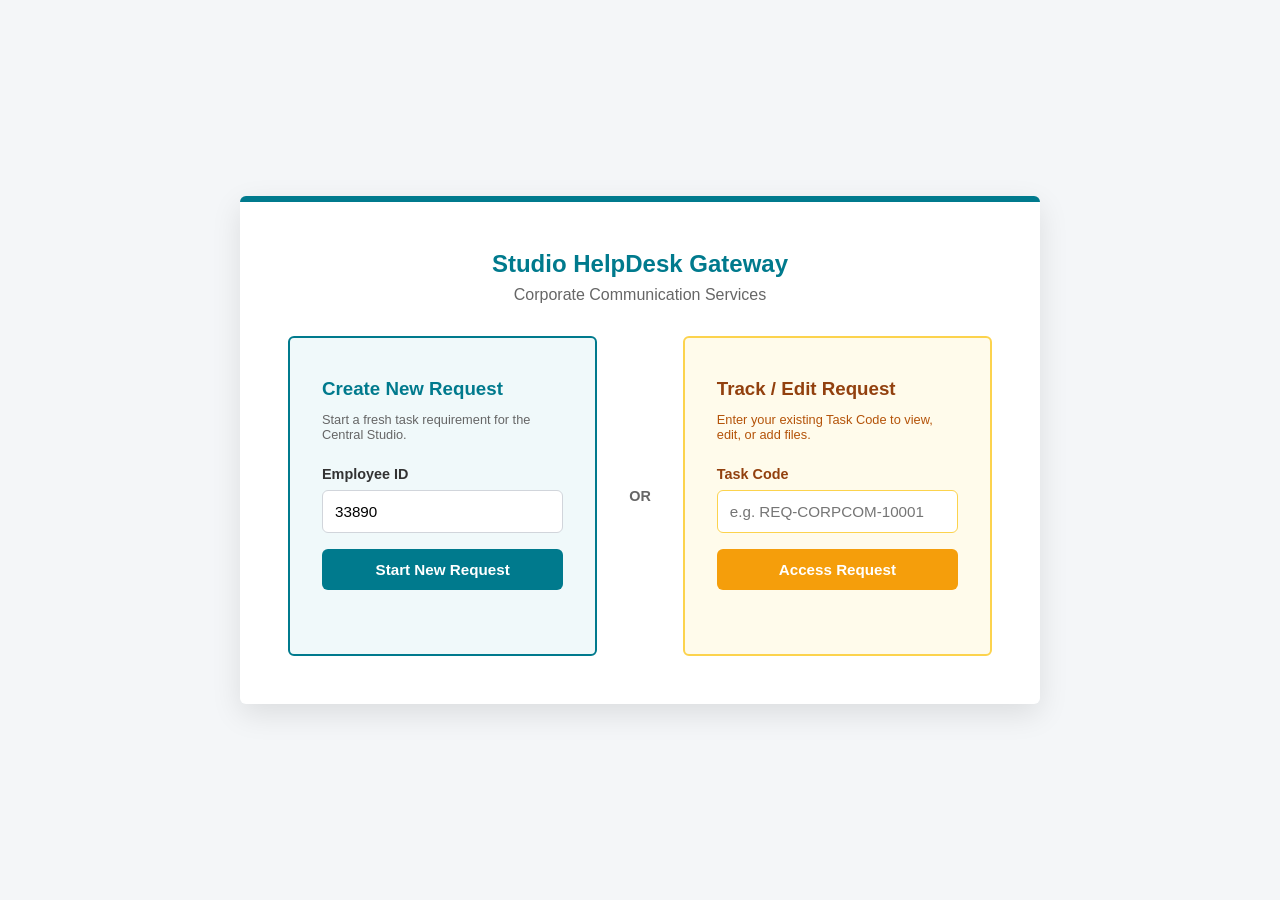
==== index.html @ 03586c02 "Rename Index.html to index.html" ====
<!DOCTYPE html>
<html lang="en">
<head>
    <meta charset="UTF-8">
    <meta name="viewport" content="width=device-width, initial-scale=1.0">
    <title>Studio HelpDesk - Corporate Communication</title>
    
    <style>
        :root {
            --primary-color: #007A8D;
            --primary-hover: #005F6E;
            --background-color: #F4F6F8;
            --card-bg: #FFFFFF;
            --text-main: #333333;
            --text-muted: #666666;
            --border-color: #D1D5DB;
            --border-radius: 6px;
            --success-color: #10B981;
            --admin-color: #F59E0B;
        }

        * {
            box-sizing: border-box;
            margin: 0;
            padding: 0;
            font-family: 'Segoe UI', Tahoma, Geneva, Verdana, sans-serif;
        }

        body {
            background-color: var(--background-color);
            color: var(--text-main);
            padding: 2rem;
            min-height: 100vh;
        }

        /* --- LOGIN SCREEN STYLES --- */
        .login-wrapper {
            position: fixed; top: 0; left: 0; width: 100vw; height: 100vh;
            background-color: var(--background-color); z-index: 2000;
            display: flex; align-items: center; justify-content: center;
        }
        
        .login-card {
            background-color: var(--card-bg); padding: 3rem; border-radius: var(--border-radius);
            box-shadow: 0 10px 30px rgba(0,0,0,0.1); border-top: 6px solid var(--primary-color);
            width: 90%; max-width: 800px;
        }

        .login-options { display: flex; gap: 2rem; align-items: stretch; margin-top: 2rem; }
        
        /* Base box styling with hover animation */
        .login-box { 
            flex: 1; padding: 2.5rem 2rem; border-radius: var(--border-radius); 
            display: flex; flex-direction: column;
            transition: all 0.2s ease;
            position: relative;
        }
        
        .login-box:hover {
            transform: translateY(-3px);
            box-shadow: 0 8px 20px rgba(0,0,0,0.06);
        }

        /* Primary Action: Create New */
        .login-box.primary-path {
            background-color: #F0F9FA; /* Subtle teal tint */
            border: 2px solid var(--primary-color);
        }
        
        /* Secondary Action: Track/Edit (Yellow/Amber Theme) */
        .login-box.secondary-path {
            background-color: #FFFBEB; /* Soft warm yellow tint */
            border: 2px solid #FCD34D; /* Warm amber border */
        }

        .login-box h3 { margin-bottom: 0.5rem; }
        .login-box.primary-path h3 { color: var(--primary-color); }
        .login-box.secondary-path h3 { color: #92400E; /* Dark amber text */ }
        
        .divider { 
            display: flex; align-items: center; justify-content: center; 
            font-weight: bold; color: var(--text-muted); font-size: 0.9rem;
        }

        /* --- HELPDESK CONTAINER --- */
        .helpdesk-container {
            max-width: 1200px;
            margin: 0 auto;
            transition: max-width 0.3s ease;
        }

        .form-header {
            display: flex;
            justify-content: space-between;
            align-items: center;
            margin-bottom: 1.5rem;
            flex-wrap: wrap; 
            gap: 1rem;
        }

        .form-header h2 { color: var(--primary-color); font-weight: 600; }

        .layout-wrapper { display: flex; gap: 1.5rem; align-items: flex-start; }
        .main-column { flex: 1; min-width: 0; }
        .log-column { width: 320px; flex-shrink: 0; }
        .sticky-card { position: sticky; top: 2rem; }

        .form-card {
            background-color: var(--card-bg); padding: 2rem; border-radius: var(--border-radius);
            box-shadow: 0 2px 4px rgba(0,0,0,0.05); margin-bottom: 1.5rem; border-top: 4px solid var(--primary-color);
        }

        .admin-card { border-top-color: var(--admin-color); background-color: #FFFBEB; }
        .context-card { border-top-color: #9CA3AF; }

        .form-card h3 {
            margin-bottom: 1.5rem; font-size: 1.1rem; color: var(--text-main);
            border-bottom: 1px solid var(--border-color); padding-bottom: 0.5rem;
        }

        .grid-row { display: flex; gap: 1.5rem; margin-bottom: 1.5rem; flex-wrap: wrap; }
        .grid-row > .input-group { flex: 1; min-width: 200px; }
        .three-col > .input-group { flex: 1 1 calc(33.333% - 1rem); }
        .full-width { width: 100%; margin-bottom: 1.5rem; }

        label { display: block; margin-bottom: 0.5rem; font-size: 0.9rem; font-weight: 600; color: var(--text-main); }
        .required { color: #DC2626; }
        .note { font-size: 0.8rem; color: #DC2626; font-weight: normal; margin-top: 0.25rem; display: block; }
        .pending-note { color: #DC2626; font-weight: bold; }

        input[type="text"], select, textarea {
            width: 100%; padding: 0.75rem; border: 1px solid var(--border-color);
            border-radius: var(--border-radius); font-size: 0.95rem; transition: border-color 0.2s; background-color: #fff;
        }

        input[type="text"]:focus, select:focus, textarea:focus {
            outline: none; border-color: var(--primary-color); box-shadow: 0 0 0 2px rgba(0, 122, 141, 0.1);
        }

        input[readonly], select:disabled { background-color: #F9FAFB; color: var(--text-muted); cursor: not-allowed; }
        input.admin-unlocked { background-color: #ffffff; color: var(--text-main); cursor: text; border-color: var(--admin-color); }

        .radio-group { display: flex; gap: 1.5rem; align-items: center; }
        .radio-group label { display: flex; align-items: center; gap: 0.4rem; font-weight: normal; margin: 0; cursor: pointer; }

        .file-drop-area {
            position: relative; display: flex; align-items: center; justify-content: center;
            padding: 1.5rem; border: 2px dashed var(--border-color); border-radius: var(--border-radius);
            background-color: #FAFAFA; transition: 0.2s; text-align: center; color: var(--text-muted);
            overflow: hidden; text-overflow: ellipsis; white-space: nowrap;
        }
        .file-drop-area:hover { background-color: #F3F4F6; border-color: var(--primary-color); }
        .file-drop-area input[type="file"] { position: absolute; left: 0; top: 0; height: 100%; width: 100%; cursor: pointer; opacity: 0; }
        .file-name-text { font-size: 0.85rem; max-width: 90%; overflow: hidden; text-overflow: ellipsis; display: inline-block; }

        .form-actions { display: flex; justify-content: flex-end; gap: 1rem; margin-top: 1rem; }
        .btn { padding: 0.75rem 1.5rem; border: none; border-radius: var(--border-radius); font-size: 0.95rem; font-weight: 600; cursor: pointer; transition: background-color 0.2s; }
        .btn-primary { background-color: var(--primary-color); color: white; }
        .btn-primary:hover { background-color: var(--primary-hover); }
        .btn-secondary { background-color: #E5E7EB; color: var(--text-main); }
        .btn-secondary:hover { background-color: #D1D5DB; }
        .btn-admin { background-color: var(--admin-color); color: white; }
        .btn-admin:hover { background-color: #D97706; }
        .btn-danger { background-color: #FEE2E2; color: #DC2626; border: 1px solid #FECACA; padding: 0.4rem 1rem; font-size: 0.85rem; }
        .btn-danger:hover { background-color: #FECACA; }

        .hidden { display: none !important; }

        .request-item {
            padding: 0.75rem; margin-bottom: 0.5rem; background-color: #ffffff;
            border: 1px solid #FCD34D; border-radius: 4px; cursor: pointer;
            transition: all 0.2s; box-shadow: 0 1px 2px rgba(0,0,0,0.05);
        }
        .request-item:hover { background-color: #FEF3C7; border-color: var(--admin-color); transform: translateY(-1px); }
        .request-item-title { font-weight: 700; color: var(--primary-color); font-size: 0.9rem; margin-bottom: 0.2rem; }
        .request-item-meta { color: var(--text-muted); font-size: 0.8rem; }

        .log-item { padding-bottom: 0.75rem; margin-bottom: 0.75rem; border-bottom: 1px solid #FDE68A; font-size: 0.85rem; color: #4B5563; }
        .log-item:last-child { border-bottom: none; margin-bottom: 0; padding-bottom: 0; }
        .log-date { font-size: 0.75rem; color: #92400E; font-weight: 600; margin-bottom: 0.25rem; display: block; }

        .modal-overlay {
            position: fixed; top: 0; left: 0; width: 100%; height: 100%;
            background-color: rgba(0, 0, 0, 0.6); display: flex; align-items: center; justify-content: center;
            z-index: 3000; backdrop-filter: blur(3px);
        }
        .modal-content {
            background-color: var(--card-bg); padding: 2rem; border-radius: var(--border-radius); text-align: center;
            max-width: 500px; width: 90%; box-shadow: 0 10px 30px rgba(0,0,0,0.3); border-top: 6px solid var(--success-color);
        }
        .modal-req-id {
            font-size: 1.15rem; font-weight: 700; color: var(--primary-color);
            background-color: #F0F9FA; border: 1px dashed var(--primary-color);
            padding: 0.75rem; border-radius: 4px; margin: 1rem 0; letter-spacing: 1px;
        }
    </style>
</head>
<body>

    <!-- === LOGIN SCREEN === -->
    <div id="loginScreen" class="login-wrapper">
        <div class="login-card">
            <h2 style="color: var(--primary-color); text-align: center;">Studio HelpDesk Gateway</h2>
            <p style="text-align: center; color: var(--text-muted); margin-top: 0.5rem;">Corporate Communication Services</p>
            
            <div class="login-options">
                <!-- Option 1: New Request (Primary Path) -->
                <div class="login-box primary-path">
                    <h3>Create New Request</h3>
                    <p class="note" style="color: var(--text-muted); margin-bottom: 1.5rem;">Start a fresh task requirement for the Central Studio.</p>
                    <div class="input-group" style="flex-grow: 1;">
                        <label>Employee ID</label>
                        <input type="text" id="loginEmpId" placeholder="e.g. 33890" value="33890">
                    </div>
                    <button class="btn btn-primary full-width" style="margin-top: 1rem;" onclick="handleNewRequestLogin()">Start New Request</button>
                </div>

                <div class="divider">OR</div>

                <!-- Option 2: Track/Edit Request (Yellow/Amber Path) -->
                <div class="login-box secondary-path">
                    <h3>Track / Edit Request</h3>
                    <p class="note" style="color: #B45309; margin-bottom: 1.5rem;">Enter your existing Task Code to view, edit, or add files.</p>
                    <div class="input-group" style="flex-grow: 1;">
                        <label style="color: #92400E;">Task Code</label>
                        <input type="text" id="loginTaskCode" placeholder="e.g. REQ-CORPCOM-10001" style="border-color: #FCD34D;">
                        <span id="loginError" class="note hidden" style="margin-top: 0.5rem; display: block;">Task Code not found in database.</span>
                    </div>
                    <button class="btn btn-admin full-width" style="margin-top: 1rem;" onclick="handleTaskCodeLogin()">Access Request</button>
                </div>
            </div>
        </div>
    </div>

    <!-- === MAIN HELPDESK APP (Hidden initially) === -->
    <div class="helpdesk-container hidden" id="mainContainer">
        <header class="form-header">
            <h2>Corporate Communication HelpDesk</h2>
            
            <nav style="display: flex; gap: 1.5rem; align-items: center;">
                <a href="presentation.html" target="_blank" style="color: var(--primary-color); text-decoration: none; font-weight: 600; font-size: 0.95rem; border-bottom: 2px solid transparent; transition: border-color 0.2s;" onmouseover="this.style.borderBottom='2px solid var(--primary-color)'" onmouseout="this.style.borderBottom='2px solid transparent'">
                    📊 View Presentation
                </a>
                <button class="btn btn-admin" id="toggleAdminBtn" onclick="toggleAdminMode()">Switch to Admin Mode</button>
                <button class="btn btn-secondary" onclick="signOut()">Sign Out / Home</button>
            </nav>
        </header>

        <!-- Admin Control Panel (Top) -->
        <div id="adminPanel" class="form-card admin-card hidden">
            <h3 style="color: #92400E; border-bottom-color: #FDE68A;">Admin Control Panel</h3>
            <p class="note" style="color: #92400E; margin-bottom: 1.5rem; font-size: 0.9rem;">
                <strong>Admin Mode Active:</strong> Edit "Requester" details to submit tasks on behalf of others. Click a request from the sidebar or search by Task Code below to modify it.
            </p>
            <div class="grid-row">
                <div class="input-group">
                    <label>Edit Existing Request (Task Code)</label>
                    <div style="display: flex; gap: 0.5rem;">
                        <input type="text" id="searchReqId" placeholder="e.g. REQ-CORPCOM-10001" style="border-color: #FDE68A;">
                        <button type="button" class="btn btn-admin" onclick="loadRequest()">Load Request</button>
                    </div>
                    <span id="adminSearchError" class="note hidden">Request ID not found in database.</span>
                </div>
            </div>
        </div>

        <form action="#" method="POST" id="mainForm">
            <input type="hidden" id="currentEditId" value="">

            <div class="layout-wrapper">
                <!-- Main Form Area (Left side) -->
                <div class="main-column">
                    
                    <!-- Context Card -->
                    <div class="form-card context-card">
                        <h3>Requester Details</h3>
                        <div class="grid-row three-col">
                            <div class="input-group">
                                <label>Requester / On Behalf Of <span class="required" id="reqStar" style="display:none;">*</span></label>
                                <input type="text" id="requesterName" readonly required>
                            </div>
                            <div class="input-group">
                                <label>Department <span class="required" id="deptStar" style="display:none;">*</span></label>
                                <input type="text" id="department" value="Central Studio" readonly required>
                            </div>
                            <div class="input-group">
                                <label>Contact No. <span class="required" id="contactStar" style="display:none;">*</span></label>
                                <input type="text" id="contact" value="+91-9876543210" readonly required>
                            </div>
                        </div>
                    </div>

                    <!-- Dynamic Tasks -->
                    <div id="tasks-container">
                        <!-- Task blocks injected by JavaScript -->
                    </div>

                    <button type="button" class="btn btn-secondary full-width" style="border: 2px dashed var(--border-color);" onclick="addTask()">
                        + Add Another Task
                    </button>

                    <!-- Footer / Submission Card -->
                    <div class="form-card">
                        <h3>Approval & Final Submission</h3>
                        <div class="grid-row" style="align-items: flex-start;">
                            <div class="input-group">
                                <label>Approval Status <span class="required">*</span></label>
                                <div class="radio-group" style="margin-top: 1rem;">
                                    <label><input type="radio" name="approvalStatus" value="now" checked> Have approval document now</label>
                                    <label><input type="radio" name="approvalStatus" value="later"> Will upload later</label>
                                </div>
                            </div>
                            
                            <div class="input-group" id="approvalUploadZone">
                                <label>Approval Attachment <span class="note">(Applies to all tasks)</span></label>
                                <div class="file-drop-area" style="padding: 1rem;">
                                    <span class="file-name-text" id="globalApprovalName">Click or Drag & Drop approval mail here</span>
                                    <input type="file" id="approvalAttachment" accept=".msg,.pdf,.eml" onchange="updateFileName(this, 'globalApprovalName')">
                                </div>
                            </div>

                            <div class="input-group hidden" id="approvalUploadMessage">
                                <div style="background-color: #FFFBEB; border: 1px solid #FCD34D; padding: 1.5rem; border-radius: 6px; font-size: 0.95rem; color: #92400E; text-align: center; margin-top: 0.5rem;">
                                    <strong>Note:</strong> Timelines start upon approval upload.
                                </div>
                            </div>
                        </div>

                        <div class="form-actions">
                            <button type="button" class="btn btn-secondary" onclick="resetForm()">Clear Form</button>
                            <button type="submit" class="btn btn-primary" id="submitBtn">Submit Request</button>
                        </div>
                    </div>

                </div> <!-- End Main Column -->

                <!-- Admin Log Sidebar (Right side, hidden by default) -->
                <div class="log-column hidden" id="adminLogSidebar">
                    <div class="form-card admin-card sticky-card" style="padding: 1.5rem;">
                        
                        <h3 style="color: #92400E; border-bottom-color: #FDE68A; margin-bottom: 1rem;">All Requests</h3>
                        <div id="recentRequestsContainer" style="max-height: 250px; overflow-y: auto; padding-right: 0.5rem; margin-bottom: 1.5rem; border-bottom: 1px dashed #FDE68A; padding-bottom: 1rem;">
                            <!-- List items injected here via JS -->
                        </div>

                        <h3 style="color: #92400E; border-bottom-color: #FDE68A; margin-bottom: 1rem;">Selected Activity Log</h3>
                        <div id="logContainer" style="max-height: 250px; overflow-y: auto; padding-right: 0.5rem;">
                            <p class="note" style="color: #92400E;" id="emptyLogText">No request loaded.</p>
                        </div>
                    </div>
                </div>

            </div>
        </form>
    </div>

    <!-- Success Modal -->
    <div id="successModal" class="modal-overlay hidden">
        <div class="modal-content">
            <h2 style="color: var(--success-color); margin-bottom: 0.5rem; font-size: 1.75rem;">Success!</h2>
            <p style="color: var(--text-muted);" id="modalActionText">Your response has been recorded.</p>
            <div class="modal-req-id" id="modalReqId">REQ-CORPCOM-XXXXX</div>
            <p style="font-size: 0.9rem; color: var(--text-muted); margin-bottom: 1.5rem;">Please save this task code for future reference or edits.</p>
            <button class="btn btn-primary" style="width: 100%;" onclick="closeModal()">Acknowledge</button>
        </div>
    </div>

    <script>
        // --- DATA DICTIONARIES ---
        const corpComData = {
            "AV and films": ["AV/ film Development"],
            "Design solutions": [
                "Booklet", "Brochure", "Campaign design", "Cover page Design", 
                "Digital Backdrop", "Explore banner", "IT UI design | Mobile", 
                "Leaflet", "Logo Design", "Office/ Site/ Plant Branding", 
                "Other Graphic design requirement (External)", "Other Graphic design requirement (Internal)", 
                "Pamphlet", "Poster", "Presentation", "Report (Content & Design)", 
                "Stage Backdrop", "Standee Design", "Word Template"
            ],
            "Digital & Social Media": [
                "Social Media - Posts", "Suzlon Website - File Upload upto 5 files", 
                "Suzlon Website - Graphic/ design updation", "Suzlon Website - New page creation", 
                "Suzlon Website - Text updation"
            ]
        };

        const timelineData = {
            "AV/ film Development": 7, "Booklet": 4, "Brochure": 5, "Cover page Design": 1,
            "Digital Backdrop": 1, "Banner Design": 1, "Leaflet": 1,
            "Logo Design": 1, "Office/ Site/ Plant Branding": 1, "Other Graphic design requirement (External)": 2,
            "Other Graphic design requirement (Internal)": 2, "Pamphlet": 1, "Poster": 1, "Report (Content & Design)": 3, 
            "Stage Backdrop": 1, "Standee Design": 1, "Social Media - Posts": 1,
            "Suzlon Website - File Upload upto 5 files": 1, "Suzlon Website - Graphic/ design updation": 1,
            "Suzlon Website - New page creation": 3, "Suzlon Website - Text updation": 1, "Word Template": 1
        };

        // --- MOCK DATABASE (Populated with 10 dummy tasks) ---
        const mockDatabase = {}; 
        let globalEmployeeName = "Aditya Karande"; // Default mock name
        let globalEmployeeDept = "Central Studio";
        
        function populateDummyData() {
            const dummyNames = ["Aditya Karande", "Hemant Prajapati", "Dharini Mishra", "Anil Parmar", "Pawan Kumar"];
            const dummyDepts = ["Central Studio", "Marketing", "HR", "Administration", "Operations"];
            const dummyCategories = ["Design solutions", "AV and films", "Digital & Social Media"];
            const dummySubCats = {
                "Design solutions": ["Brochure", "Poster", "Logo Design", "Presentation"],
                "AV and films": ["AV/ film Development"],
                "Digital & Social Media": ["Social Media - Posts", "Suzlon Website - New page creation"]
            };

            for (let i = 1; i <= 10; i++) {
                const reqId = `REQ-CORPCOM-100${i.toString().padStart(2, '0')}`;
                const cat = dummyCategories[i % dummyCategories.length];
                const subCatList = dummySubCats[cat];
                const subCat = subCatList[i % subCatList.length];
                
                mockDatabase[reqId] = {
                    id: reqId,
                    requester: `${dummyNames[i % dummyNames.length]} (1000${i})`,
                    department: dummyDepts[i % dummyDepts.length],
                    contact: "+91-90000000" + i.toString().padStart(2, '0'),
                    approval: i % 2 === 0 ? "now" : "later",
                    tasks: [{ 
                        category: cat, 
                        subCategory: subCat, 
                        description: `We need a new ${subCat.toLowerCase()} created for the upcoming quarterly review. Please process this on priority.`,
                        hasAttachment: i % 3 === 0 ? true : false
                    }],
                    logs: [{ 
                        date: `28 Sep 2026, 10:${(i*5).toString().padStart(2, '0')}`, 
                        action: "Request initially created via Corporate Communication Portal." 
                    }]
                };
            }
        }
        
        let isAdminMode = false;
        let taskCounter = 0;
        const tasksContainer = document.getElementById('tasks-container');

        // --- LOGIN & AUTH FUNCTIONS ---
        function handleNewRequestLogin() {
            const empId = document.getElementById('loginEmpId').value.trim();
            if(!empId) {
                alert("Please enter an Employee ID.");
                return;
            }

            // Assign mock name based on the ID entered for this demo
            const finalRequesterStr = `${globalEmployeeName} (${empId})`;
            
            // Hide Login, Show Main App
            document.getElementById('loginScreen').classList.add('hidden');
            document.getElementById('mainContainer').classList.remove('hidden');
            
            // Reset and prep form for new entry
            resetForm(false); 
            document.getElementById('requesterName').value = finalRequesterStr;
            document.getElementById('department').value = globalEmployeeDept;
            addTask();
        }

        function handleTaskCodeLogin() {
            const code = document.getElementById('loginTaskCode').value.trim().toUpperCase();
            const errorMsg = document.getElementById('loginError');
            
            if (!code || !mockDatabase[code]) {
                errorMsg.classList.remove('hidden');
                return;
            }
            errorMsg.classList.add('hidden');

            // Hide Login, Show Main App
            document.getElementById('loginScreen').classList.add('hidden');
            document.getElementById('mainContainer').classList.remove('hidden');

            // Pre-load the requested task code
            resetForm(true);
            loadRequest(code);
        }

        function signOut() {
            // Hide Main App, Show Login Screen
            document.getElementById('mainContainer').classList.add('hidden');
            document.getElementById('loginScreen').classList.remove('hidden');
            document.getElementById('loginTaskCode').value = '';
            document.getElementById('loginError').classList.add('hidden');

            // Force turn off admin mode if active
            if(isAdminMode) toggleAdminMode();
            
            resetForm(true); // completely clear everything
        }

        // --- FILE UPLOAD HELPER ---
        function updateFileName(inputElement, labelId) {
            const label = document.getElementById(labelId);
            if (inputElement.files && inputElement.files.length > 0) {
                const fileNames = Array.from(inputElement.files).map(f => f.name).join(', ');
                label.textContent = `Attached: ${fileNames}`;
                label.style.color = 'var(--primary-color)';
                label.style.fontWeight = '600';
            } else {
                label.textContent = 'Click or Drag & Drop files here';
                label.style.color = 'var(--text-muted)';
                label.style.fontWeight = 'normal';
            }
        }

        // --- ADMIN FEATURES ---
        function toggleAdminMode() {
            isAdminMode = !isAdminMode;
            const btn = document.getElementById('toggleAdminBtn');
            const panel = document.getElementById('adminPanel');
            const sidebar = document.getElementById('adminLogSidebar');
            const reqFields = ['requesterName', 'department', 'contact'];

            if (isAdminMode) {
                btn.textContent = "Exit Admin Mode";
                btn.classList.replace('btn-admin', 'btn-secondary');
                panel.classList.remove('hidden');
                sidebar.classList.remove('hidden');
                
                reqFields.forEach(id => {
                    const el = document.getElementById(id);
                    el.removeAttribute('readonly');
                    el.classList.add('admin-unlocked');
                });
                document.getElementById('reqStar').style.display = 'inline';
                document.getElementById('deptStar').style.display = 'inline';
                document.getElementById('contactStar').style.display = 'inline';

                renderRecentRequests(); 
            } else {
                btn.textContent = "Switch to Admin Mode";
                btn.classList.replace('btn-secondary', 'btn-admin');
                panel.classList.add('hidden');
                sidebar.classList.add('hidden');
                document.getElementById('adminSearchError').classList.add('hidden');
                document.getElementById('searchReqId').value = '';
                
                reqFields.forEach(id => {
                    const el = document.getElementById(id);
                    el.setAttribute('readonly', true);
                    el.classList.remove('admin-unlocked');
                });
                
                document.getElementById('reqStar').style.display = 'none';
                document.getElementById('deptStar').style.display = 'none';
                document.getElementById('contactStar').style.display = 'none';

                if(document.getElementById('currentEditId').value !== "") {
                    // If we were editing, just clear it and prep a new task form
                    const empId = document.getElementById('loginEmpId').value || '33890';
                    resetForm(false);
                    document.getElementById('requesterName').value = `${globalEmployeeName} (${empId})`;
                    document.getElementById('department').value = globalEmployeeDept;
                    addTask();
                }
            }
        }

        function renderRecentRequests() {
            const container = document.getElementById('recentRequestsContainer');
            const sortedRequests = Object.values(mockDatabase).sort((a, b) => b.id.localeCompare(a.id));
            
            container.innerHTML = sortedRequests.map(req => `
                <div class="request-item" onclick="loadRequest('${req.id}')">
                    <div class="request-item-title">${req.id}</div>
                    <div class="request-item-meta">${req.requester} | ${req.department}</div>
                    <div class="request-item-meta" style="margin-top: 0.2rem; font-style: italic;">
                        ${req.tasks[0]?.category}
                    </div>
                </div>
            `).join('');
        }

        function loadRequest(clickedReqId = null) {
            let reqId = clickedReqId || document.getElementById('searchReqId').value.trim().toUpperCase();
            
            if (clickedReqId && document.getElementById('searchReqId')) {
                document.getElementById('searchReqId').value = clickedReqId;
            }

            const errorSpan = document.getElementById('adminSearchError');
            const logContainer = document.getElementById('logContainer');
            
            if (!reqId || !mockDatabase[reqId]) {
                if(errorSpan) errorSpan.classList.remove('hidden');
                if(logContainer) logContainer.innerHTML = '<p class="note" style="color: #92400E;">Request ID not found.</p>';
                return;
            }
            
            if(errorSpan) errorSpan.classList.add('hidden');
            const data = mockDatabase[reqId];

            document.getElementById('currentEditId').value = reqId;
            document.getElementById('submitBtn').textContent = "Update Request";

            document.getElementById('requesterName').value = data.requester;
            document.getElementById('department').value = data.department;
            document.getElementById('contact').value = data.contact;

            document.querySelector(`input[name="approvalStatus"][value="${data.approval}"]`).checked = true;
            document.querySelector(`input[name="approvalStatus"]`).dispatchEvent(new Event('change'));

            tasksContainer.innerHTML = '';
            taskCounter = 0;

            data.tasks.forEach((task, index) => {
                addTask();
                const currentId = taskCounter; 
                
                const catSelect = document.getElementById(`category-${currentId}`);
                catSelect.value = task.category;
                catSelect.dispatchEvent(new Event('change')); 

                const subCatSelect = document.getElementById(`subCategory-${currentId}`);
                subCatSelect.value = task.subCategory;
                subCatSelect.dispatchEvent(new Event('change')); 

                document.getElementById(`description-${currentId}`).value = task.description;

                if (task.hasAttachment) {
                    const label = document.getElementById(`taskFileName-${currentId}`);
                    label.textContent = "Attached: Previous_File_Upload.pdf";
                    label.style.color = "var(--primary-color)";
                    label.style.fontWeight = "600";
                }
            });

            if(logContainer) {
                const logHTML = data.logs.map(log => `
                    <div class="log-item">
                        <span class="log-date">${log.date}</span>
                        ${log.action}
                    </div>
                `).join('');
                logContainer.innerHTML = logHTML;
            }
        }

        // --- TASK GENERATION ---
        function addTask() {
            taskCounter++;
            const taskId = taskCounter;

            const taskHTML = `
                <div class="form-card" id="task-block-${taskId}" data-task-id="${taskId}">
                    <div style="display: flex; justify-content: space-between; align-items: center; margin-bottom: 1rem;">
                        <h3 style="margin: 0; border: none; padding: 0;">Task #${taskId} Details</h3>
                        ${taskId > 1 ? `<button type="button" class="btn btn-danger" onclick="removeTask(${taskId})">Remove</button>` : ''}
                    </div>

                    <div class="grid-row">
                        <div class="input-group">
                            <label>Category <span class="required">*</span></label>
                            <select id="category-${taskId}" name="category[]" required>
                                <option value="">Select Category...</option>
                                ${Object.keys(corpComData).map(cat => `<option value="${cat}">${cat}</option>`).join('')}
                            </select>
                        </div>
                        <div class="input-group">
                            <label>Sub-Category <span class="required">*</span></label>
                            <select id="subCategory-${taskId}" name="subCategory[]" disabled required><option value="">Select Sub-Category...</option></select>
                        </div>
                    </div>

                    <div class="grid-row">
                        <div class="input-group">
                            <label>Expected Delivery Date <span class="note">(Auto-Calculated, cutoff 4 PM)</span></label>
                            <input type="text" id="expectedClosingTime-${taskId}" placeholder="Pending selection..." readonly>
                        </div>
                    </div>

                    <div class="grid-row">
                        <div class="input-group">
                            <label>Request Description <span class="required">*</span></label>
                            <textarea id="description-${taskId}" name="description[]" rows="3" placeholder="Provide specific details about your requirement..." required></textarea>
                        </div>
                    </div>

                    <div class="grid-row">
                        <div class="input-group">
                            <label>Task Attachment <span class="note">(Images, reference docs, copy drafts, etc.)</span></label>
                            <div class="file-drop-area" style="padding: 1rem;">
                                <span class="file-name-text" id="taskFileName-${taskId}">Click or Drag & Drop task files here</span>
                                <input type="file" id="taskAttachment-${taskId}" name="taskAttachment[]" multiple onchange="updateFileName(this, 'taskFileName-${taskId}')">
                            </div>
                        </div>
                    </div>
                </div>
            `;
            
            tasksContainer.insertAdjacentHTML('beforeend', taskHTML);
            bindTaskEvents(taskId);
        }

        function removeTask(taskId) {
            const taskBlock = document.getElementById(`task-block-${taskId}`);
            if (taskBlock) taskBlock.remove();
        }

        // --- LOGIC & CALCULATION ---
        function calculateDeliveryDate(workingDays) {
            let date = new Date();
            if (date.getHours() >= 16) date.setDate(date.getDate() + 1);
            while (date.getDay() === 0 || date.getDay() === 6) date.setDate(date.getDate() + 1);

            let addedDays = 0;
            if (!workingDays || isNaN(workingDays)) workingDays = 1;

            while (addedDays < workingDays) {
                date.setDate(date.getDate() + 1);
                if (date.getDay() !== 0 && date.getDay() !== 6) addedDays++;
            }
            return date.toLocaleDateString('en-GB', { day: '2-digit', month: 'short', year: 'numeric', hour: '2-digit', minute: '2-digit', hour12: false });
        }

        function updateDeliveryDateDisplay(taskId) {
            const subCategorySelect = document.getElementById(`subCategory-${taskId}`);
            const expectedClosingTimeInput = document.getElementById(`expectedClosingTime-${taskId}`);
            const globalStatus = document.querySelector('input[name="approvalStatus"]:checked').value;
            const selectedSubCategory = subCategorySelect.value;

            if (!selectedSubCategory) {
                expectedClosingTimeInput.value = "Pending selection...";
                expectedClosingTimeInput.className = ""; 
                return;
            }

            if (globalStatus === 'later') {
                expectedClosingTimeInput.value = "TBD (Timeline starts upon approval upload)";
                expectedClosingTimeInput.className = "pending-note";
            } else {
                let requiredDays = timelineData[selectedSubCategory] || 2; 
                expectedClosingTimeInput.value = calculateDeliveryDate(requiredDays);
                expectedClosingTimeInput.className = "";
                expectedClosingTimeInput.style.color = "var(--primary-color)";
                expectedClosingTimeInput.style.fontWeight = "bold";
            }
        }

        function updateAllDeliveryDates() {
            document.querySelectorAll('.form-card[data-task-id]').forEach(task => {
                updateDeliveryDateDisplay(task.getAttribute('data-task-id'));
            });
        }

        function bindTaskEvents(taskId) {
            const category = document.getElementById(`category-${taskId}`);
            const subCategory = document.getElementById(`subCategory-${taskId}`);

            category.addEventListener('change', function() {
                const selectedCat = this.value;
                subCategory.innerHTML = '<option value="">Select Sub-Category...</option>';
                subCategory.disabled = true;
                updateDeliveryDateDisplay(taskId);

                if (selectedCat && corpComData[selectedCat]) {
                    subCategory.disabled = false;
                    corpComData[selectedCat].forEach(s => subCategory.add(new Option(s, s)));
                }
            });

            subCategory.addEventListener('change', () => updateDeliveryDateDisplay(taskId));
        }

        // --- GLOBAL EVENT LISTENERS ---
        document.querySelectorAll('input[name="approvalStatus"]').forEach(radio => {
            radio.addEventListener('change', function() {
                if (this.value === 'later') {
                    document.getElementById('approvalUploadZone').classList.add('hidden');
                    document.getElementById('approvalUploadMessage').classList.remove('hidden');
                } else {
                    document.getElementById('approvalUploadZone').classList.remove('hidden');
                    document.getElementById('approvalUploadMessage').classList.add('hidden');
                }
                updateAllDeliveryDates();
            });
        });

        function resetForm(skipAddInitialTask = false) {
            tasksContainer.innerHTML = '';
            taskCounter = 0;
            document.querySelector('input[name="approvalStatus"][value="now"]').checked = true;
            document.querySelector('input[name="approvalStatus"]').dispatchEvent(new Event('change'));
            document.getElementById('currentEditId').value = "";
            document.getElementById('submitBtn').textContent = "Submit Request";
            
            if(document.getElementById('logContainer')) {
                document.getElementById('logContainer').innerHTML = '<p class="note" style="color: #92400E;">No request loaded.</p>';
            }
            
            const globalLabel = document.getElementById('globalApprovalName');
            globalLabel.textContent = 'Click or Drag & Drop approval mail here';
            globalLabel.style.color = 'var(--text-muted)';
            globalLabel.style.fontWeight = 'normal';
            document.getElementById('approvalAttachment').value = "";
            
            if(!isAdminMode) {
                // If resetting form for standard user, we re-apply their logged-in details
                const empId = document.getElementById('loginEmpId').value || '33890';
                document.getElementById('requesterName').value = `${globalEmployeeName} (${empId})`;
                document.getElementById('department').value = globalEmployeeDept;
                document.getElementById('contact').value = "+91-9876543210";
            } else {
                document.getElementById('requesterName').value = "";
                document.getElementById('department').value = "";
                document.getElementById('contact').value = "";
                if(document.getElementById('searchReqId')) document.getElementById('searchReqId').value = "";
            }

            if(!skipAddInitialTask) {
                addTask();
            }
        }

        document.getElementById('mainForm').addEventListener('submit', function(e) {
            e.preventDefault(); 
            
            const editId = document.getElementById('currentEditId').value;
            const isUpdate = editId !== "";
            const finalReqId = isUpdate ? editId : `REQ-CORPCOM-${Math.floor(10000 + Math.random() * 90000)}`;
            const timestamp = new Date().toLocaleString('en-GB', { day: '2-digit', month: 'short', year: 'numeric', hour: '2-digit', minute: '2-digit' });

            const requestData = {
                id: finalReqId,
                requester: document.getElementById('requesterName').value,
                department: document.getElementById('department').value,
                contact: document.getElementById('contact').value,
                approval: document.querySelector('input[name="approvalStatus"]:checked').value,
                tasks: [],
                logs: isUpdate ? mockDatabase[editId].logs : [{
                    date: timestamp,
                    action: "Request initially created via Corporate Communication Portal."
                }]
            };

            if (isUpdate) {
                requestData.logs.unshift({
                    date: timestamp,
                    action: `Request updated. Tasks re-configured.`
                });
            }

            document.querySelectorAll('.form-card[data-task-id]').forEach(block => {
                const id = block.getAttribute('data-task-id');
                const fileInput = document.getElementById(`taskAttachment-${id}`);
                const hasFiles = fileInput.files && fileInput.files.length > 0;
                
                requestData.tasks.push({
                    category: document.getElementById(`category-${id}`).value,
                    subCategory: document.getElementById(`subCategory-${id}`).value,
                    description: document.getElementById(`description-${id}`).value,
                    hasAttachment: hasFiles || (isUpdate && mockDatabase[editId].tasks.find(t => t.category === document.getElementById(`category-${id}`).value)?.hasAttachment)
                });
            });

            mockDatabase[finalReqId] = requestData;

            document.getElementById('modalReqId').textContent = finalReqId;
            document.getElementById('modalActionText').textContent = isUpdate 
                ? "Your request has been successfully updated." 
                : "Your response has been recorded.";
            document.getElementById('successModal').classList.remove('hidden');

            if (isAdminMode) {
                renderRecentRequests(); 
                if (isUpdate) document.getElementById('searchReqId').value = finalReqId;
            }
        });

        function closeModal() {
            document.getElementById('successModal').classList.add('hidden');
            if (isAdminMode && document.getElementById('currentEditId').value) {
               loadRequest(); 
            } else {
                // Return home / log out if they submitted a new request
                signOut();
            }
        }

        // --- INIT ---
        window.addEventListener('DOMContentLoaded', () => {
            populateDummyData(); 
            // We do NOT call addTask() here because we want the user to go through the login screen first
        });
    </script>
</body>
</html>
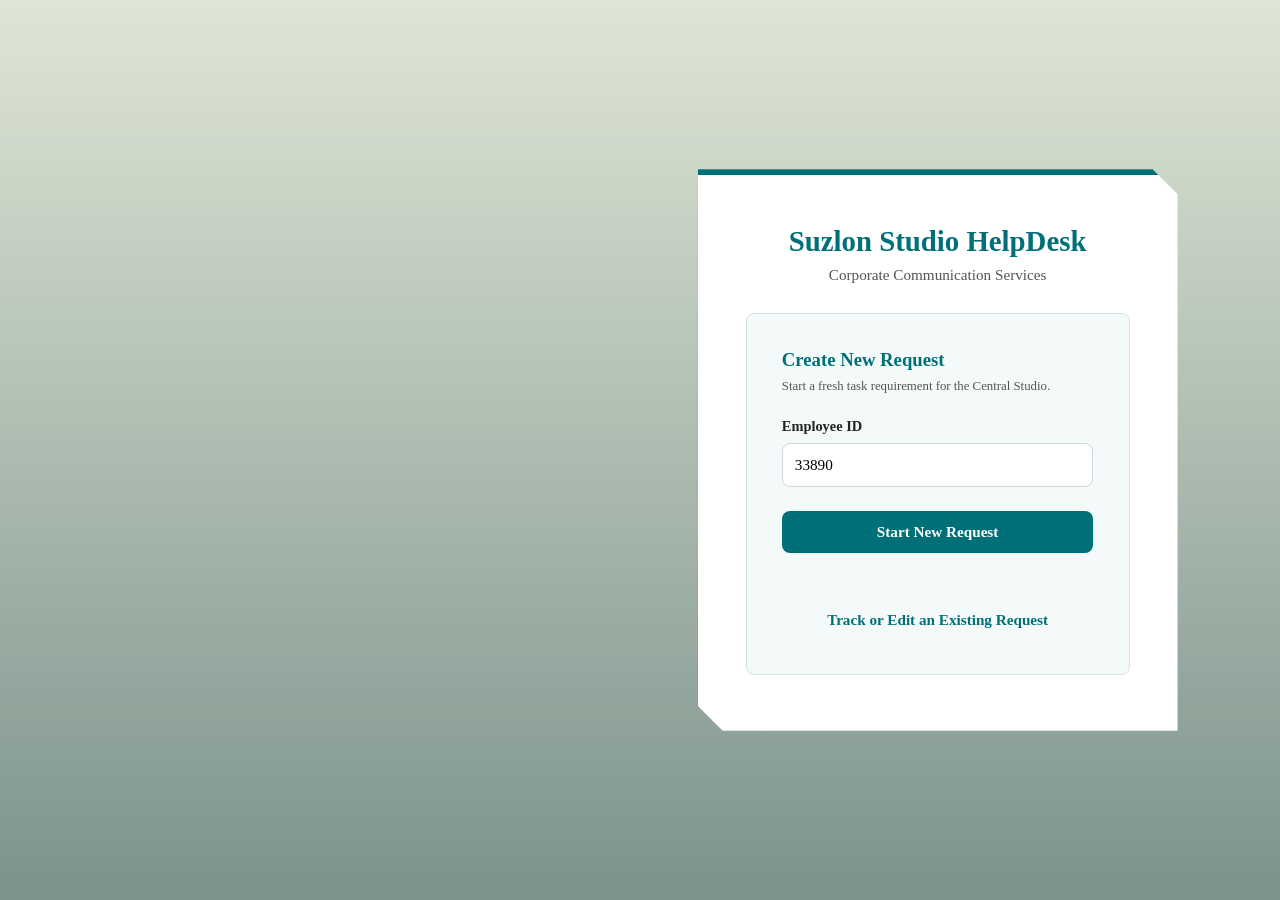
==== commit 10f819d8: "Update print statement from 'Hello' to 'Goodbye'" ====
--- a/index.html
+++ b/index.html
@@ -3,84 +3,101 @@
 <head>
     <meta charset="UTF-8">
     <meta name="viewport" content="width=device-width, initial-scale=1.0">
-    <title>Studio HelpDesk - Corporate Communication</title>
+    <title>Studio HelpDesk - Corporate Communication | Suzlon Group</title>
     
     <style>
         :root {
-            --primary-color: #007A8D;
-            --primary-hover: #005F6E;
-            --background-color: #F4F6F8;
+            /* Suzlon Brand Colors */
+            --primary-color: #007078; /* Ever Teal */
+            --primary-hover: #005A60;
+            --background-color: #F8F4E1; /* Humble Beige */
             --card-bg: #FFFFFF;
-            --text-main: #333333;
-            --text-muted: #666666;
+            --text-main: #222222;
+            --text-muted: #555555;
             --border-color: #D1D5DB;
-            --border-radius: 6px;
+            --border-radius: 8px;
             --success-color: #10B981;
-            --admin-color: #F59E0B;
+            --admin-color: #FFC600; /* Prime Yellow */
         }
 
         * {
             box-sizing: border-box;
             margin: 0;
             padding: 0;
-            font-family: 'Segoe UI', Tahoma, Geneva, Verdana, sans-serif;
+            font-family: 'Monda';
         }
 
         body {
             background-color: var(--background-color);
             color: var(--text-main);
-            padding: 2rem;
+            padding: 2.5rem;
             min-height: 100vh;
         }
 
-        /* --- LOGIN SCREEN STYLES --- */
+        /* --- LOGIN SCREEN STYLES (Aligned to the Right) --- */
         .login-wrapper {
             position: fixed; top: 0; left: 0; width: 100vw; height: 100vh;
-            background-color: var(--background-color); z-index: 2000;
-            display: flex; align-items: center; justify-content: center;
+            background: linear-gradient(rgba(0, 112, 120, 0.1), rgba(0, 50, 55, 0.5)), 
+                        url('Images/Coverpage.jpg');
+            background-size: cover; background-position: center; z-index: 2000;
+            display: flex; align-items: center; justify-content: flex-end; /* Moved to right */
+            padding-right: 8%;
         }
         
         .login-card {
-            background-color: var(--card-bg); padding: 3rem; border-radius: var(--border-radius);
-            box-shadow: 0 10px 30px rgba(0,0,0,0.1); border-top: 6px solid var(--primary-color);
-            width: 90%; max-width: 800px;
-        }
-
-        .login-options { display: flex; gap: 2rem; align-items: stretch; margin-top: 2rem; }
+            background-color: var(--card-bg); 
+            padding: 3.5rem 3rem; 
+            box-shadow: 0 15px 35px rgba(0,0,0,0.25); 
+            width: 90%; 
+            max-width: 480px;
+            clip-path: polygon(0 0, calc(100% - 25px) 0, 100% 25px, 100% 100%, 25px 100%, 0 calc(100% - 25px));
+            position: relative;
+        }
+
+        .login-card::before {
+            content: '';
+            position: absolute;
+            top: 0; left: 0; right: 0; height: 6px;
+            background-color: var(--primary-color);
+        }
+
+        .login-box { 
+            padding: 2.2rem; border-radius: var(--border-radius); 
+            background-color: #F4F9F9; border: 1px solid #D2E3E5;
+            margin-top: 1.8rem;
+        }
+
+        /* --- TOGGLE LINK WITH ENHANCED HOVER EFFECT --- */
+        .toggle-link {
+            display: block; 
+            text-align: center; 
+            margin-top: 1.5rem;
+            color: var(--primary-color); 
+            font-size: 0.95rem; 
+            font-weight: 600;
+            text-decoration: none; 
+            cursor: pointer; 
+            padding: 0.6rem;
+            border-radius: var(--border-radius);
+            transition: all 0.3s ease;
+        }
         
-        /* Base box styling with hover animation */
-        .login-box { 
-            flex: 1; padding: 2.5rem 2rem; border-radius: var(--border-radius); 
-            display: flex; flex-direction: column;
-            transition: all 0.2s ease;
-            position: relative;
-        }
-        
-        .login-box:hover {
-            transform: translateY(-3px);
-            box-shadow: 0 8px 20px rgba(0,0,0,0.06);
-        }
-
-        /* Primary Action: Create New */
-        .login-box.primary-path {
-            background-color: #F0F9FA; /* Subtle teal tint */
-            border: 2px solid var(--primary-color);
-        }
-        
-        /* Secondary Action: Track/Edit (Yellow/Amber Theme) */
-        .login-box.secondary-path {
-            background-color: #FFFBEB; /* Soft warm yellow tint */
-            border: 2px solid #FCD34D; /* Warm amber border */
-        }
-
-        .login-box h3 { margin-bottom: 0.5rem; }
-        .login-box.primary-path h3 { color: var(--primary-color); }
-        .login-box.secondary-path h3 { color: #92400E; /* Dark amber text */ }
-        
-        .divider { 
-            display: flex; align-items: center; justify-content: center; 
-            font-weight: bold; color: var(--text-muted); font-size: 0.9rem;
-        }
+        .toggle-link:hover { 
+            background-color: rgba(0, 112, 120, 0.1);
+            color: var(--primary-hover); 
+            transform: translateY(-2px);
+            text-decoration: none; 
+        }
+
+        /* Prime Yellow Elements */
+        .btn-admin { background-color: var(--admin-color); color: #222222; font-weight: 700; }
+        .btn-admin:hover { background-color: #E6B200; }
+
+        .btn-warning { background-color: #D97706; color: white; }
+        .btn-warning:hover { background-color: #B45309; }
+
+        .btn-success { background-color: var(--success-color); color: white; }
+        .btn-success:hover { background-color: #059669; }
 
         /* --- HELPDESK CONTAINER --- */
         .helpdesk-container {
@@ -93,29 +110,35 @@
             display: flex;
             justify-content: space-between;
             align-items: center;
-            margin-bottom: 1.5rem;
+            margin-bottom: 2rem;
             flex-wrap: wrap; 
             gap: 1rem;
-        }
-
-        .form-header h2 { color: var(--primary-color); font-weight: 600; }
+            background: #ffffff;
+            padding: 1.5rem 2rem;
+            border-radius: var(--border-radius);
+            box-shadow: 0 2px 5px rgba(0,0,0,0.05);
+            border-left: 6px solid var(--primary-color);
+        }
+
+        .form-header h2 { color: var(--primary-color); font-weight: 700; font-size: 1.5rem; }
 
         .layout-wrapper { display: flex; gap: 1.5rem; align-items: flex-start; }
         .main-column { flex: 1; min-width: 0; }
-        .log-column { width: 320px; flex-shrink: 0; }
+        .log-column { width: 340px; flex-shrink: 0; }
         .sticky-card { position: sticky; top: 2rem; }
 
         .form-card {
             background-color: var(--card-bg); padding: 2rem; border-radius: var(--border-radius);
-            box-shadow: 0 2px 4px rgba(0,0,0,0.05); margin-bottom: 1.5rem; border-top: 4px solid var(--primary-color);
-        }
-
-        .admin-card { border-top-color: var(--admin-color); background-color: #FFFBEB; }
-        .context-card { border-top-color: #9CA3AF; }
+            box-shadow: 0 4px 6px rgba(0,0,0,0.04); margin-bottom: 1.5rem; border-top: 4px solid var(--primary-color);
+        }
+
+        .admin-card { border-top-color: var(--admin-color); background-color: #FFFDF5; }
+        .context-card { border-top-color: #6B7280; }
 
         .form-card h3 {
-            margin-bottom: 1.5rem; font-size: 1.1rem; color: var(--text-main);
-            border-bottom: 1px solid var(--border-color); padding-bottom: 0.5rem;
+            margin-bottom: 1.5rem; font-size: 1.15rem; color: var(--text-main);
+            border-bottom: 1px solid var(--border-color); padding-bottom: 0.6rem;
+            font-weight: 600;
         }
 
         .grid-row { display: flex; gap: 1.5rem; margin-bottom: 1.5rem; flex-wrap: wrap; }
@@ -126,7 +149,7 @@
         label { display: block; margin-bottom: 0.5rem; font-size: 0.9rem; font-weight: 600; color: var(--text-main); }
         .required { color: #DC2626; }
         .note { font-size: 0.8rem; color: #DC2626; font-weight: normal; margin-top: 0.25rem; display: block; }
-        .pending-note { color: #DC2626; font-weight: bold; }
+        .pending-note { color: #D97706; font-weight: bold; }
 
         input[type="text"], select, textarea {
             width: 100%; padding: 0.75rem; border: 1px solid var(--border-color);
@@ -134,7 +157,7 @@
         }
 
         input[type="text"]:focus, select:focus, textarea:focus {
-            outline: none; border-color: var(--primary-color); box-shadow: 0 0 0 2px rgba(0, 122, 141, 0.1);
+            outline: none; border-color: var(--primary-color); box-shadow: 0 0 0 3px rgba(0, 112, 120, 0.15);
         }
 
         input[readonly], select:disabled { background-color: #F9FAFB; color: var(--text-muted); cursor: not-allowed; }
@@ -149,18 +172,17 @@
             background-color: #FAFAFA; transition: 0.2s; text-align: center; color: var(--text-muted);
             overflow: hidden; text-overflow: ellipsis; white-space: nowrap;
         }
-        .file-drop-area:hover { background-color: #F3F4F6; border-color: var(--primary-color); }
+        .file-drop-area:hover { background-color: #F0F9FA; border-color: var(--primary-color); }
         .file-drop-area input[type="file"] { position: absolute; left: 0; top: 0; height: 100%; width: 100%; cursor: pointer; opacity: 0; }
         .file-name-text { font-size: 0.85rem; max-width: 90%; overflow: hidden; text-overflow: ellipsis; display: inline-block; }
 
-        .form-actions { display: flex; justify-content: flex-end; gap: 1rem; margin-top: 1rem; }
-        .btn { padding: 0.75rem 1.5rem; border: none; border-radius: var(--border-radius); font-size: 0.95rem; font-weight: 600; cursor: pointer; transition: background-color 0.2s; }
+        .form-actions { display: flex; justify-content: space-between; align-items: center; margin-top: 1rem; flex-wrap: wrap; gap: 1rem; }
+        .btn { padding: 0.75rem 1.6rem; border: none; border-radius: var(--border-radius); font-size: 0.95rem; font-weight: 600; cursor: pointer; transition: background-color 0.2s; }
         .btn-primary { background-color: var(--primary-color); color: white; }
         .btn-primary:hover { background-color: var(--primary-hover); }
         .btn-secondary { background-color: #E5E7EB; color: var(--text-main); }
         .btn-secondary:hover { background-color: #D1D5DB; }
-        .btn-admin { background-color: var(--admin-color); color: white; }
-        .btn-admin:hover { background-color: #D97706; }
+        
         .btn-danger { background-color: #FEE2E2; color: #DC2626; border: 1px solid #FECACA; padding: 0.4rem 1rem; font-size: 0.85rem; }
         .btn-danger:hover { background-color: #FECACA; }
 
@@ -168,12 +190,17 @@
 
         .request-item {
             padding: 0.75rem; margin-bottom: 0.5rem; background-color: #ffffff;
-            border: 1px solid #FCD34D; border-radius: 4px; cursor: pointer;
-            transition: all 0.2s; box-shadow: 0 1px 2px rgba(0,0,0,0.05);
+            border: 1px solid #FCD34D; border-radius: 6px; cursor: pointer;
+            transition: all 0.2s; box-shadow: 0 1px 2px rgba(0,0,0,0.04);
         }
         .request-item:hover { background-color: #FEF3C7; border-color: var(--admin-color); transform: translateY(-1px); }
         .request-item-title { font-weight: 700; color: var(--primary-color); font-size: 0.9rem; margin-bottom: 0.2rem; }
         .request-item-meta { color: var(--text-muted); font-size: 0.8rem; }
+
+        .closed-request-item {
+            padding: 0.75rem; margin-bottom: 0.5rem; background-color: #F3F4F6;
+            border: 1px solid #D1D5DB; border-radius: 6px; display: flex; justify-content: space-between; align-items: center;
+        }
 
         .log-item { padding-bottom: 0.75rem; margin-bottom: 0.75rem; border-bottom: 1px solid #FDE68A; font-size: 0.85rem; color: #4B5563; }
         .log-item:last-child { border-bottom: none; margin-bottom: 0; padding-bottom: 0; }
@@ -185,13 +212,13 @@
             z-index: 3000; backdrop-filter: blur(3px);
         }
         .modal-content {
-            background-color: var(--card-bg); padding: 2rem; border-radius: var(--border-radius); text-align: center;
-            max-width: 500px; width: 90%; box-shadow: 0 10px 30px rgba(0,0,0,0.3); border-top: 6px solid var(--success-color);
+            background-color: var(--card-bg); padding: 2.5rem; border-radius: var(--border-radius); text-align: center;
+            max-width: 500px; width: 90%; box-shadow: 0 15px 35px rgba(0,0,0,0.25); border-top: 6px solid var(--success-color);
         }
         .modal-req-id {
-            font-size: 1.15rem; font-weight: 700; color: var(--primary-color);
+            font-size: 1.2rem; font-weight: 700; color: var(--primary-color);
             background-color: #F0F9FA; border: 1px dashed var(--primary-color);
-            padding: 0.75rem; border-radius: 4px; margin: 1rem 0; letter-spacing: 1px;
+            padding: 0.8rem; border-radius: 6px; margin: 1.2rem 0; letter-spacing: 1px;
         }
     </style>
 </head>
@@ -200,34 +227,23 @@
     <!-- === LOGIN SCREEN === -->
     <div id="loginScreen" class="login-wrapper">
         <div class="login-card">
-            <h2 style="color: var(--primary-color); text-align: center;">Studio HelpDesk Gateway</h2>
-            <p style="text-align: center; color: var(--text-muted); margin-top: 0.5rem;">Corporate Communication Services</p>
-            
-            <div class="login-options">
-                <!-- Option 1: New Request (Primary Path) -->
-                <div class="login-box primary-path">
-                    <h3>Create New Request</h3>
-                    <p class="note" style="color: var(--text-muted); margin-bottom: 1.5rem;">Start a fresh task requirement for the Central Studio.</p>
-                    <div class="input-group" style="flex-grow: 1;">
-                        <label>Employee ID</label>
-                        <input type="text" id="loginEmpId" placeholder="e.g. 33890" value="33890">
-                    </div>
-                    <button class="btn btn-primary full-width" style="margin-top: 1rem;" onclick="handleNewRequestLogin()">Start New Request</button>
+            <h2 style="color: var(--primary-color); text-align: center; font-size: 1.8rem; font-weight: 700;">Suzlon Studio HelpDesk</h2>
+            <p style="text-align: center; color: var(--text-muted); margin-top: 0.5rem; font-size: 0.95rem;">Corporate Communication Services</p>
+            
+            <div class="login-box">
+                <h3 id="loginTitle" style="color: var(--primary-color); margin-bottom: 0.5rem;">Create New Request</h3>
+                <p id="loginDesc" class="note" style="color: var(--text-muted); margin-bottom: 1.5rem;">Start a fresh task requirement for the Central Studio.</p>
+                
+                <div class="input-group full-width">
+                    <label id="loginInputLabel">Employee ID</label>
+                    <input type="text" id="loginInput" placeholder="e.g. 33890" value="33890">
+                    <span id="loginError" class="note hidden" style="margin-top: 0.5rem; display: block;">Task Code not found in database.</span>
                 </div>
-
-                <div class="divider">OR</div>
-
-                <!-- Option 2: Track/Edit Request (Yellow/Amber Path) -->
-                <div class="login-box secondary-path">
-                    <h3>Track / Edit Request</h3>
-                    <p class="note" style="color: #B45309; margin-bottom: 1.5rem;">Enter your existing Task Code to view, edit, or add files.</p>
-                    <div class="input-group" style="flex-grow: 1;">
-                        <label style="color: #92400E;">Task Code</label>
-                        <input type="text" id="loginTaskCode" placeholder="e.g. REQ-CORPCOM-10001" style="border-color: #FCD34D;">
-                        <span id="loginError" class="note hidden" style="margin-top: 0.5rem; display: block;">Task Code not found in database.</span>
-                    </div>
-                    <button class="btn btn-admin full-width" style="margin-top: 1rem;" onclick="handleTaskCodeLogin()">Access Request</button>
-                </div>
+                
+                <button id="loginActionBtn" class="btn btn-primary full-width" onclick="handleLoginAction()">Start New Request</button>
+                
+                <!-- Toggle Link -->
+                <a href="#" id="loginToggleLink" class="toggle-link" onclick="toggleLoginState(); return false;">Track or Edit an Existing Request</a>
             </div>
         </div>
     </div>
@@ -235,12 +251,10 @@
     <!-- === MAIN HELPDESK APP (Hidden initially) === -->
     <div class="helpdesk-container hidden" id="mainContainer">
         <header class="form-header">
-            <h2>Corporate Communication HelpDesk</h2>
+            <h2>Suzlon Corporate Communication HelpDesk</h2>
             
             <nav style="display: flex; gap: 1.5rem; align-items: center;">
-                <a href="presentation.html" target="_blank" style="color: var(--primary-color); text-decoration: none; font-weight: 600; font-size: 0.95rem; border-bottom: 2px solid transparent; transition: border-color 0.2s;" onmouseover="this.style.borderBottom='2px solid var(--primary-color)'" onmouseout="this.style.borderBottom='2px solid transparent'">
-                    📊 View Presentation
-                </a>
+
                 <button class="btn btn-admin" id="toggleAdminBtn" onclick="toggleAdminMode()">Switch to Admin Mode</button>
                 <button class="btn btn-secondary" onclick="signOut()">Sign Out / Home</button>
             </nav>
@@ -250,7 +264,7 @@
         <div id="adminPanel" class="form-card admin-card hidden">
             <h3 style="color: #92400E; border-bottom-color: #FDE68A;">Admin Control Panel</h3>
             <p class="note" style="color: #92400E; margin-bottom: 1.5rem; font-size: 0.9rem;">
-                <strong>Admin Mode Active:</strong> Edit "Requester" details to submit tasks on behalf of others. Click a request from the sidebar or search by Task Code below to modify it.
+                <strong>Admin Mode Active:</strong> Edit requester details, add stakeholder notes per specific task, close requests, or reopen resolved items.
             </p>
             <div class="grid-row">
                 <div class="input-group">
@@ -295,12 +309,12 @@
                         <!-- Task blocks injected by JavaScript -->
                     </div>
 
-                    <button type="button" class="btn btn-secondary full-width" style="border: 2px dashed var(--border-color);" onclick="addTask()">
+                    <button type="button" class="btn btn-secondary full-width" style="border: 2px dashed var(--border-color); background-color: #FFFFFF;" onclick="addTask()">
                         + Add Another Task
                     </button>
 
                     <!-- Footer / Submission Card -->
-                    <div class="form-card">
+                    <div class="form-card" style="margin-top: 1.5rem;">
                         <h3>Approval & Final Submission</h3>
                         <div class="grid-row" style="align-items: flex-start;">
                             <div class="input-group">
@@ -320,7 +334,7 @@
                             </div>
 
                             <div class="input-group hidden" id="approvalUploadMessage">
-                                <div style="background-color: #FFFBEB; border: 1px solid #FCD34D; padding: 1.5rem; border-radius: 6px; font-size: 0.95rem; color: #92400E; text-align: center; margin-top: 0.5rem;">
+                                <div style="background-color: #FFFDF5; border: 1px solid #FCD34D; padding: 1.5rem; border-radius: 6px; font-size: 0.95rem; color: #92400E; text-align: center; margin-top: 0.5rem;">
                                     <strong>Note:</strong> Timelines start upon approval upload.
                                 </div>
                             </div>
@@ -328,7 +342,10 @@
 
                         <div class="form-actions">
                             <button type="button" class="btn btn-secondary" onclick="resetForm()">Clear Form</button>
-                            <button type="submit" class="btn btn-primary" id="submitBtn">Submit Request</button>
+                            <div style="display: flex; gap: 0.75rem;">
+                                <button type="button" class="btn btn-warning hidden" id="closeRequestBtn" onclick="closeCurrentRequest()">Close Request</button>
+                                <button type="submit" class="btn btn-primary" id="submitBtn">Submit Request</button>
+                            </div>
                         </div>
                     </div>
 
@@ -338,14 +355,20 @@
                 <div class="log-column hidden" id="adminLogSidebar">
                     <div class="form-card admin-card sticky-card" style="padding: 1.5rem;">
                         
-                        <h3 style="color: #92400E; border-bottom-color: #FDE68A; margin-bottom: 1rem;">All Requests</h3>
-                        <div id="recentRequestsContainer" style="max-height: 250px; overflow-y: auto; padding-right: 0.5rem; margin-bottom: 1.5rem; border-bottom: 1px dashed #FDE68A; padding-bottom: 1rem;">
+                        <h3 style="color: #92400E; border-bottom-color: #FDE68A; margin-bottom: 1rem;">Active Requests</h3>
+                        <div id="recentRequestsContainer" style="max-height: 200px; overflow-y: auto; padding-right: 0.5rem; margin-bottom: 1.2rem; border-bottom: 1px dashed #FDE68A; padding-bottom: 1rem;">
                             <!-- List items injected here via JS -->
                         </div>
 
-                        <h3 style="color: #92400E; border-bottom-color: #FDE68A; margin-bottom: 1rem;">Selected Activity Log</h3>
-                        <div id="logContainer" style="max-height: 250px; overflow-y: auto; padding-right: 0.5rem;">
+                        <h3 style="color: #92400E; border-bottom-color: #FDE68A; margin-bottom: 1rem;">Closed Requests</h3>
+                        <div id="closedRequestsContainer" style="max-height: 180px; overflow-y: auto; padding-right: 0.5rem; margin-bottom: 1.2rem; border-bottom: 1px dashed #FDE68A; padding-bottom: 1rem;">
+                            <p class="note" style="color: #92400E;" id="emptyClosedText">No closed requests.</p>
+                        </div>
+
+                        <h3 style="color: #92400E; border-bottom-color: #FDE68A; margin-bottom: 1rem;">Activity Log</h3>
+                        <div id="logContainer" style="max-height: 220px; overflow-y: auto; padding-right: 0.5rem;">
                             <p class="note" style="color: #92400E;" id="emptyLogText">No request loaded.</p>
+
                         </div>
                     </div>
                 </div>
@@ -394,9 +417,9 @@
             "Suzlon Website - New page creation": 3, "Suzlon Website - Text updation": 1, "Word Template": 1
         };
 
-        // --- MOCK DATABASE (Populated with 10 dummy tasks) ---
+        // --- MOCK DATABASE ---
         const mockDatabase = {}; 
-        let globalEmployeeName = "Aditya Karande"; // Default mock name
+        let globalEmployeeName = "Aditya Karande";
         let globalEmployeeDept = "Central Studio";
         
         function populateDummyData() {
@@ -409,7 +432,7 @@
                 "Digital & Social Media": ["Social Media - Posts", "Suzlon Website - New page creation"]
             };
 
-            for (let i = 1; i <= 10; i++) {
+            for (let i = 1; i <= 8; i++) {
                 const reqId = `REQ-CORPCOM-100${i.toString().padStart(2, '0')}`;
                 const cat = dummyCategories[i % dummyCategories.length];
                 const subCatList = dummySubCats[cat];
@@ -421,11 +444,13 @@
                     department: dummyDepts[i % dummyDepts.length],
                     contact: "+91-90000000" + i.toString().padStart(2, '0'),
                     approval: i % 2 === 0 ? "now" : "later",
+                    status: i === 3 ? "Closed" : "Open",
                     tasks: [{ 
                         category: cat, 
                         subCategory: subCat, 
                         description: `We need a new ${subCat.toLowerCase()} created for the upcoming quarterly review. Please process this on priority.`,
-                        hasAttachment: i % 3 === 0 ? true : false
+                        hasAttachment: i % 3 === 0 ? true : false,
+                        stakeholderComment: i === 1 ? "Initial assets reviewed by stakeholder." : ""
                     }],
                     logs: [{ 
                         date: `28 Sep 2026, 10:${(i*5).toString().padStart(2, '0')}`, 
@@ -436,25 +461,71 @@
         }
         
         let isAdminMode = false;
+        let isEditMode = false;
         let taskCounter = 0;
         const tasksContainer = document.getElementById('tasks-container');
 
-        // --- LOGIN & AUTH FUNCTIONS ---
+        // --- DYNAMIC LOGIN & STATE SWITCHER ---
+        function toggleLoginState() {
+            isEditMode = !isEditMode;
+            
+            const title = document.getElementById('loginTitle');
+            const desc = document.getElementById('loginDesc');
+            const label = document.getElementById('loginInputLabel');
+            const input = document.getElementById('loginInput');
+            const btn = document.getElementById('loginActionBtn');
+            const link = document.getElementById('loginToggleLink');
+            const error = document.getElementById('loginError');
+
+            error.classList.add('hidden');
+
+            if (isEditMode) {
+                title.textContent = "Track / Edit Request";
+                desc.textContent = "Enter your existing Task Code to view, edit, or add files.";
+                desc.style.color = "#92400E";
+                label.textContent = "Task Code";
+                label.style.color = "#92400E";
+                input.placeholder = "e.g. REQ-CORPCOM-10001";
+                input.value = "";
+                input.style.borderColor = "var(--admin-color)";
+                btn.textContent = "Access Request";
+                btn.className = "btn btn-admin full-width";
+                link.textContent = "Back to Create New Request";
+            } else {
+                title.textContent = "Create New Request";
+                desc.textContent = "Start a fresh task requirement for the Central Studio.";
+                desc.style.color = "var(--text-muted)";
+                label.textContent = "Employee ID";
+                label.style.color = "var(--text-main)";
+                input.placeholder = "e.g. 33890";
+                input.value = "33890";
+                input.style.borderColor = "var(--border-color)";
+                btn.textContent = "Start New Request";
+                btn.className = "btn btn-primary full-width";
+                link.textContent = "Track or Edit an Existing Request";
+            }
+        }
+
+        function handleLoginAction() {
+            if (isEditMode) {
+                handleTaskCodeLogin();
+            } else {
+                handleNewRequestLogin();
+            }
+        }
+
         function handleNewRequestLogin() {
-            const empId = document.getElementById('loginEmpId').value.trim();
+            const empId = document.getElementById('loginInput').value.trim();
             if(!empId) {
                 alert("Please enter an Employee ID.");
                 return;
             }
 
-            // Assign mock name based on the ID entered for this demo
             const finalRequesterStr = `${globalEmployeeName} (${empId})`;
             
-            // Hide Login, Show Main App
             document.getElementById('loginScreen').classList.add('hidden');
             document.getElementById('mainContainer').classList.remove('hidden');
             
-            // Reset and prep form for new entry
             resetForm(false); 
             document.getElementById('requesterName').value = finalRequesterStr;
             document.getElementById('department').value = globalEmployeeDept;
@@ -462,7 +533,7 @@
         }
 
         function handleTaskCodeLogin() {
-            const code = document.getElementById('loginTaskCode').value.trim().toUpperCase();
+            const code = document.getElementById('loginInput').value.trim().toUpperCase();
             const errorMsg = document.getElementById('loginError');
             
             if (!code || !mockDatabase[code]) {
@@ -471,26 +542,26 @@
             }
             errorMsg.classList.add('hidden');
 
-            // Hide Login, Show Main App
             document.getElementById('loginScreen').classList.add('hidden');
             document.getElementById('mainContainer').classList.remove('hidden');
 
-            // Pre-load the requested task code
             resetForm(true);
             loadRequest(code);
         }
 
         function signOut() {
-            // Hide Main App, Show Login Screen
             document.getElementById('mainContainer').classList.add('hidden');
             document.getElementById('loginScreen').classList.remove('hidden');
-            document.getElementById('loginTaskCode').value = '';
-            document.getElementById('loginError').classList.add('hidden');
-
-            // Force turn off admin mode if active
+            
+            if (isEditMode) {
+                toggleLoginState();
+            } else {
+                document.getElementById('loginInput').value = '33890';
+                document.getElementById('loginError').classList.add('hidden');
+            }
+
             if(isAdminMode) toggleAdminMode();
-            
-            resetForm(true); // completely clear everything
+            resetForm(true);
         }
 
         // --- FILE UPLOAD HELPER ---
@@ -531,7 +602,8 @@
                 document.getElementById('deptStar').style.display = 'inline';
                 document.getElementById('contactStar').style.display = 'inline';
 
-                renderRecentRequests(); 
+                renderRecentRequests();
+                toggleStakeholderCommentsVisibility();
             } else {
                 btn.textContent = "Switch to Admin Mode";
                 btn.classList.replace('btn-secondary', 'btn-admin');
@@ -539,6 +611,7 @@
                 sidebar.classList.add('hidden');
                 document.getElementById('adminSearchError').classList.add('hidden');
                 document.getElementById('searchReqId').value = '';
+                document.getElementById('closeRequestBtn').classList.add('hidden');
                 
                 reqFields.forEach(id => {
                     const el = document.getElementById(id);
@@ -550,9 +623,10 @@
                 document.getElementById('deptStar').style.display = 'none';
                 document.getElementById('contactStar').style.display = 'none';
 
+                toggleStakeholderCommentsVisibility();
+
                 if(document.getElementById('currentEditId').value !== "") {
-                    // If we were editing, just clear it and prep a new task form
-                    const empId = document.getElementById('loginEmpId').value || '33890';
+                    const empId = document.getElementById('loginInput').value || '33890';
                     resetForm(false);
                     document.getElementById('requesterName').value = `${globalEmployeeName} (${empId})`;
                     document.getElementById('department').value = globalEmployeeDept;
@@ -561,19 +635,47 @@
             }
         }
 
+        function toggleStakeholderCommentsVisibility() {
+            document.querySelectorAll('.stakeholder-comment-box').forEach(box => {
+                if (isAdminMode) {
+                    box.classList.remove('hidden');
+                } else {
+                    box.classList.add('hidden');
+                }
+            });
+        }
+
         function renderRecentRequests() {
-            const container = document.getElementById('recentRequestsContainer');
-            const sortedRequests = Object.values(mockDatabase).sort((a, b) => b.id.localeCompare(a.id));
-            
-            container.innerHTML = sortedRequests.map(req => `
+            const activeContainer = document.getElementById('recentRequestsContainer');
+            const closedContainer = document.getElementById('closedRequestsContainer');
+            const emptyClosedText = document.getElementById('emptyClosedText');
+
+            const allReqs = Object.values(mockDatabase).sort((a, b) => b.id.localeCompare(a.id));
+            const activeReqs = allReqs.filter(r => r.status !== 'Closed');
+            const closedReqs = allReqs.filter(r => r.status === 'Closed');
+            
+            activeContainer.innerHTML = activeReqs.length ? activeReqs.map(req => `
                 <div class="request-item" onclick="loadRequest('${req.id}')">
                     <div class="request-item-title">${req.id}</div>
                     <div class="request-item-meta">${req.requester} | ${req.department}</div>
-                    <div class="request-item-meta" style="margin-top: 0.2rem; font-style: italic;">
-                        ${req.tasks[0]?.category}
-                    </div>
                 </div>
-            `).join('');
+            `).join('') : '<p class="note" style="color: #92400E;">No active requests.</p>';
+
+            if (closedReqs.length) {
+                emptyClosedText.classList.add('hidden');
+                closedContainer.innerHTML = closedReqs.map(req => `
+                    <div class="closed-request-item">
+                        <div>
+                            <div style="font-weight: 700; font-size: 0.85rem; color: #4B5563;">${req.id}</div>
+                            <div style="font-size: 0.75rem; color: #6B7280;">${req.requester}</div>
+                        </div>
+                        <button type="button" class="btn btn-success" style="padding: 0.25rem 0.5rem; font-size: 0.75rem;" onclick="reopenRequest('${req.id}')">Reopen</button>
+                    </div>
+                `).join('');
+            } else {
+                emptyClosedText.classList.remove('hidden');
+                closedContainer.innerHTML = '<p class="note" style="color: #92400E;" id="emptyClosedText">No closed requests.</p>';
+            }
         }
 
         function loadRequest(clickedReqId = null) {
@@ -597,6 +699,10 @@
 
             document.getElementById('currentEditId').value = reqId;
             document.getElementById('submitBtn').textContent = "Update Request";
+            
+            if (isAdminMode) {
+                document.getElementById('closeRequestBtn').classList.remove('hidden');
+            }
 
             document.getElementById('requesterName').value = data.requester;
             document.getElementById('department').value = data.department;
@@ -621,6 +727,7 @@
                 subCatSelect.dispatchEvent(new Event('change')); 
 
                 document.getElementById(`description-${currentId}`).value = task.description;
+                document.getElementById(`stakeholderComment-${currentId}`).value = task.stakeholderComment || "";
 
                 if (task.hasAttachment) {
                     const label = document.getElementById(`taskFileName-${currentId}`);
@@ -641,6 +748,35 @@
             }
         }
 
+        function closeCurrentRequest() {
+            const editId = document.getElementById('currentEditId').value;
+            if (!editId) return;
+
+            const timestamp = new Date().toLocaleString('en-GB', { day: '2-digit', month: 'short', year: 'numeric', hour: '2-digit', minute: '2-digit' });
+            mockDatabase[editId].status = "Closed";
+            mockDatabase[editId].logs.unshift({
+                date: timestamp,
+                action: "Request closed by task stakeholder/admin."
+            });
+
+            alert(`Request ${editId} has been successfully closed.`);
+            renderRecentRequests();
+            loadRequest(editId);
+        }
+
+        function reopenRequest(reqId) {
+            const timestamp = new Date().toLocaleString('en-GB', { day: '2-digit', month: 'short', year: 'numeric', hour: '2-digit', minute: '2-digit' });
+            if (mockDatabase[reqId]) {
+                mockDatabase[reqId].status = "Open";
+                mockDatabase[reqId].logs.unshift({
+                    date: timestamp,
+                    action: "Request reopened by admin."
+                });
+                renderRecentRequests();
+                loadRequest(reqId);
+            }
+        }
+
         // --- TASK GENERATION ---
         function addTask() {
             taskCounter++;
@@ -689,6 +825,12 @@
                                 <input type="file" id="taskAttachment-${taskId}" name="taskAttachment[]" multiple onchange="updateFileName(this, 'taskFileName-${taskId}')">
                             </div>
                         </div>
+                    </div>
+
+                    <!-- Stakeholder Note Specific to This Task -->
+                    <div class="input-group full-width stakeholder-comment-box ${isAdminMode ? '' : 'hidden'}" style="margin-top: 1rem; background-color: #FFFDF5; padding: 1rem; border: 1px solid #FCD34D; border-radius: 6px;">
+                        <label style="color: #92400E; margin-bottom: 0.3rem;">Stakeholder Note (Task #${taskId})</label>
+                        <textarea id="stakeholderComment-${taskId}" rows="2" placeholder="Add specific feedback or comments on this particular issue..." style="border-color: #FDE68A; background-color: #fff;"></textarea>
                     </div>
                 </div>
             `;
@@ -788,6 +930,7 @@
             document.querySelector('input[name="approvalStatus"]').dispatchEvent(new Event('change'));
             document.getElementById('currentEditId').value = "";
             document.getElementById('submitBtn').textContent = "Submit Request";
+            document.getElementById('closeRequestBtn').classList.add('hidden');
             
             if(document.getElementById('logContainer')) {
                 document.getElementById('logContainer').innerHTML = '<p class="note" style="color: #92400E;">No request loaded.</p>';
@@ -800,8 +943,7 @@
             document.getElementById('approvalAttachment').value = "";
             
             if(!isAdminMode) {
-                // If resetting form for standard user, we re-apply their logged-in details
-                const empId = document.getElementById('loginEmpId').value || '33890';
+                const empId = document.getElementById('loginInput').value || '33890';
                 document.getElementById('requesterName').value = `${globalEmployeeName} (${empId})`;
                 document.getElementById('department').value = globalEmployeeDept;
                 document.getElementById('contact').value = "+91-9876543210";
@@ -831,6 +973,7 @@
                 department: document.getElementById('department').value,
                 contact: document.getElementById('contact').value,
                 approval: document.querySelector('input[name="approvalStatus"]:checked').value,
+                status: isUpdate ? mockDatabase[editId].status : "Open",
                 tasks: [],
                 logs: isUpdate ? mockDatabase[editId].logs : [{
                     date: timestamp,
@@ -849,11 +992,21 @@
                 const id = block.getAttribute('data-task-id');
                 const fileInput = document.getElementById(`taskAttachment-${id}`);
                 const hasFiles = fileInput.files && fileInput.files.length > 0;
+                const commentBox = document.getElementById(`stakeholderComment-${id}`);
+                const taskComment = commentBox ? commentBox.value.trim() : "";
+
+                if (taskComment && isUpdate) {
+                    requestData.logs.unshift({
+                        date: timestamp,
+                        action: `[Task #${id} Stakeholder Note]: ${taskComment}`
+                    });
+                }
                 
                 requestData.tasks.push({
                     category: document.getElementById(`category-${id}`).value,
                     subCategory: document.getElementById(`subCategory-${id}`).value,
                     description: document.getElementById(`description-${id}`).value,
+                    stakeholderComment: taskComment,
                     hasAttachment: hasFiles || (isUpdate && mockDatabase[editId].tasks.find(t => t.category === document.getElementById(`category-${id}`).value)?.hasAttachment)
                 });
             });
@@ -877,7 +1030,6 @@
             if (isAdminMode && document.getElementById('currentEditId').value) {
                loadRequest(); 
             } else {
-                // Return home / log out if they submitted a new request
                 signOut();
             }
         }
@@ -885,7 +1037,6 @@
         // --- INIT ---
         window.addEventListener('DOMContentLoaded', () => {
             populateDummyData(); 
-            // We do NOT call addTask() here because we want the user to go through the login screen first
         });
     </script>
 </body>
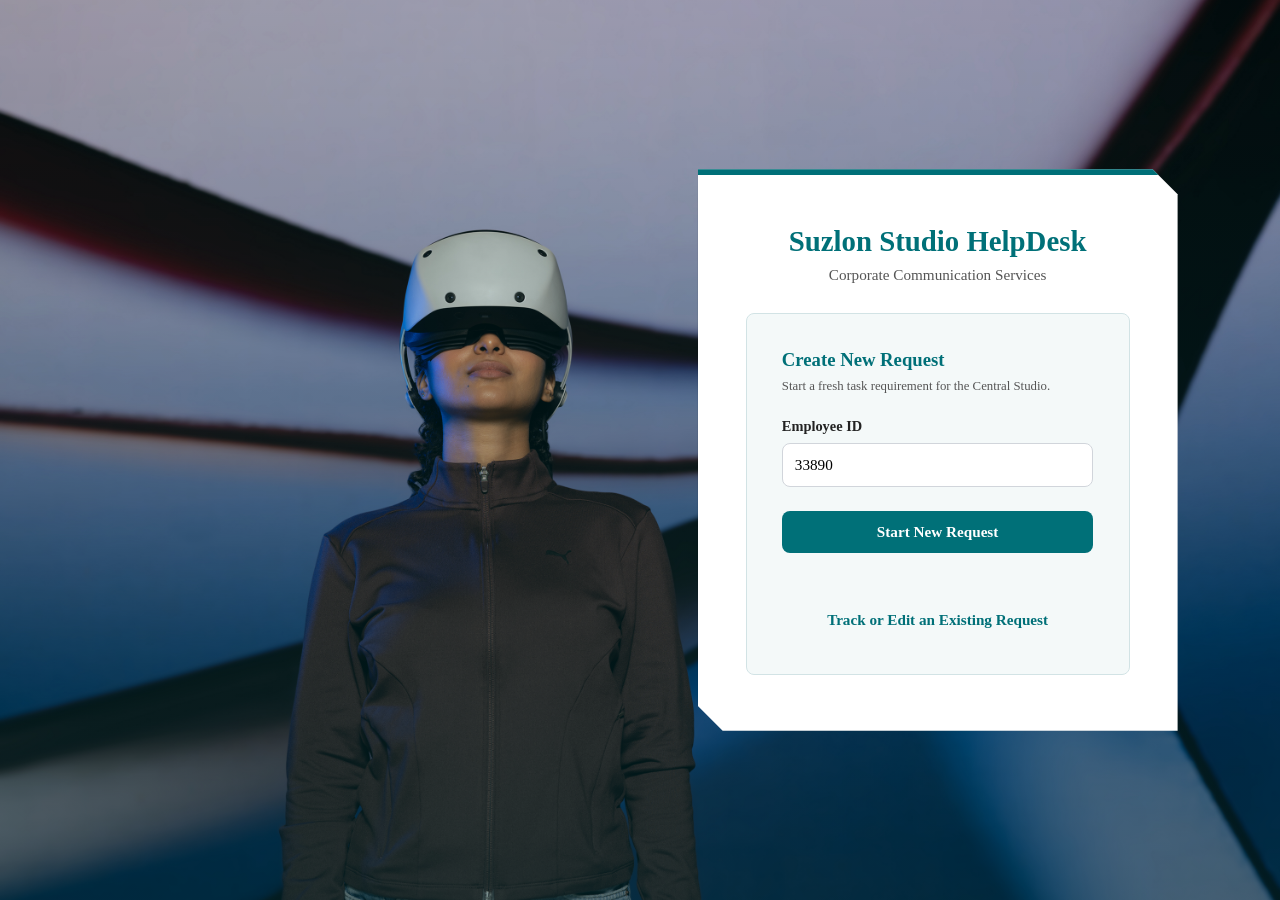
==== commit 71cb722d: "Update print statement from 'Hello' to 'Goodbye'" ====
--- a/index.html
+++ b/index.html
@@ -38,7 +38,7 @@
         .login-wrapper {
             position: fixed; top: 0; left: 0; width: 100vw; height: 100vh;
             background: linear-gradient(rgba(0, 112, 120, 0.1), rgba(0, 50, 55, 0.5)), 
-                        url('Images/Coverpage.jpg');
+                        url('Presentation/Coverpage.jpg');
             background-size: cover; background-position: center; z-index: 2000;
             display: flex; align-items: center; justify-content: flex-end; /* Moved to right */
             padding-right: 8%;
